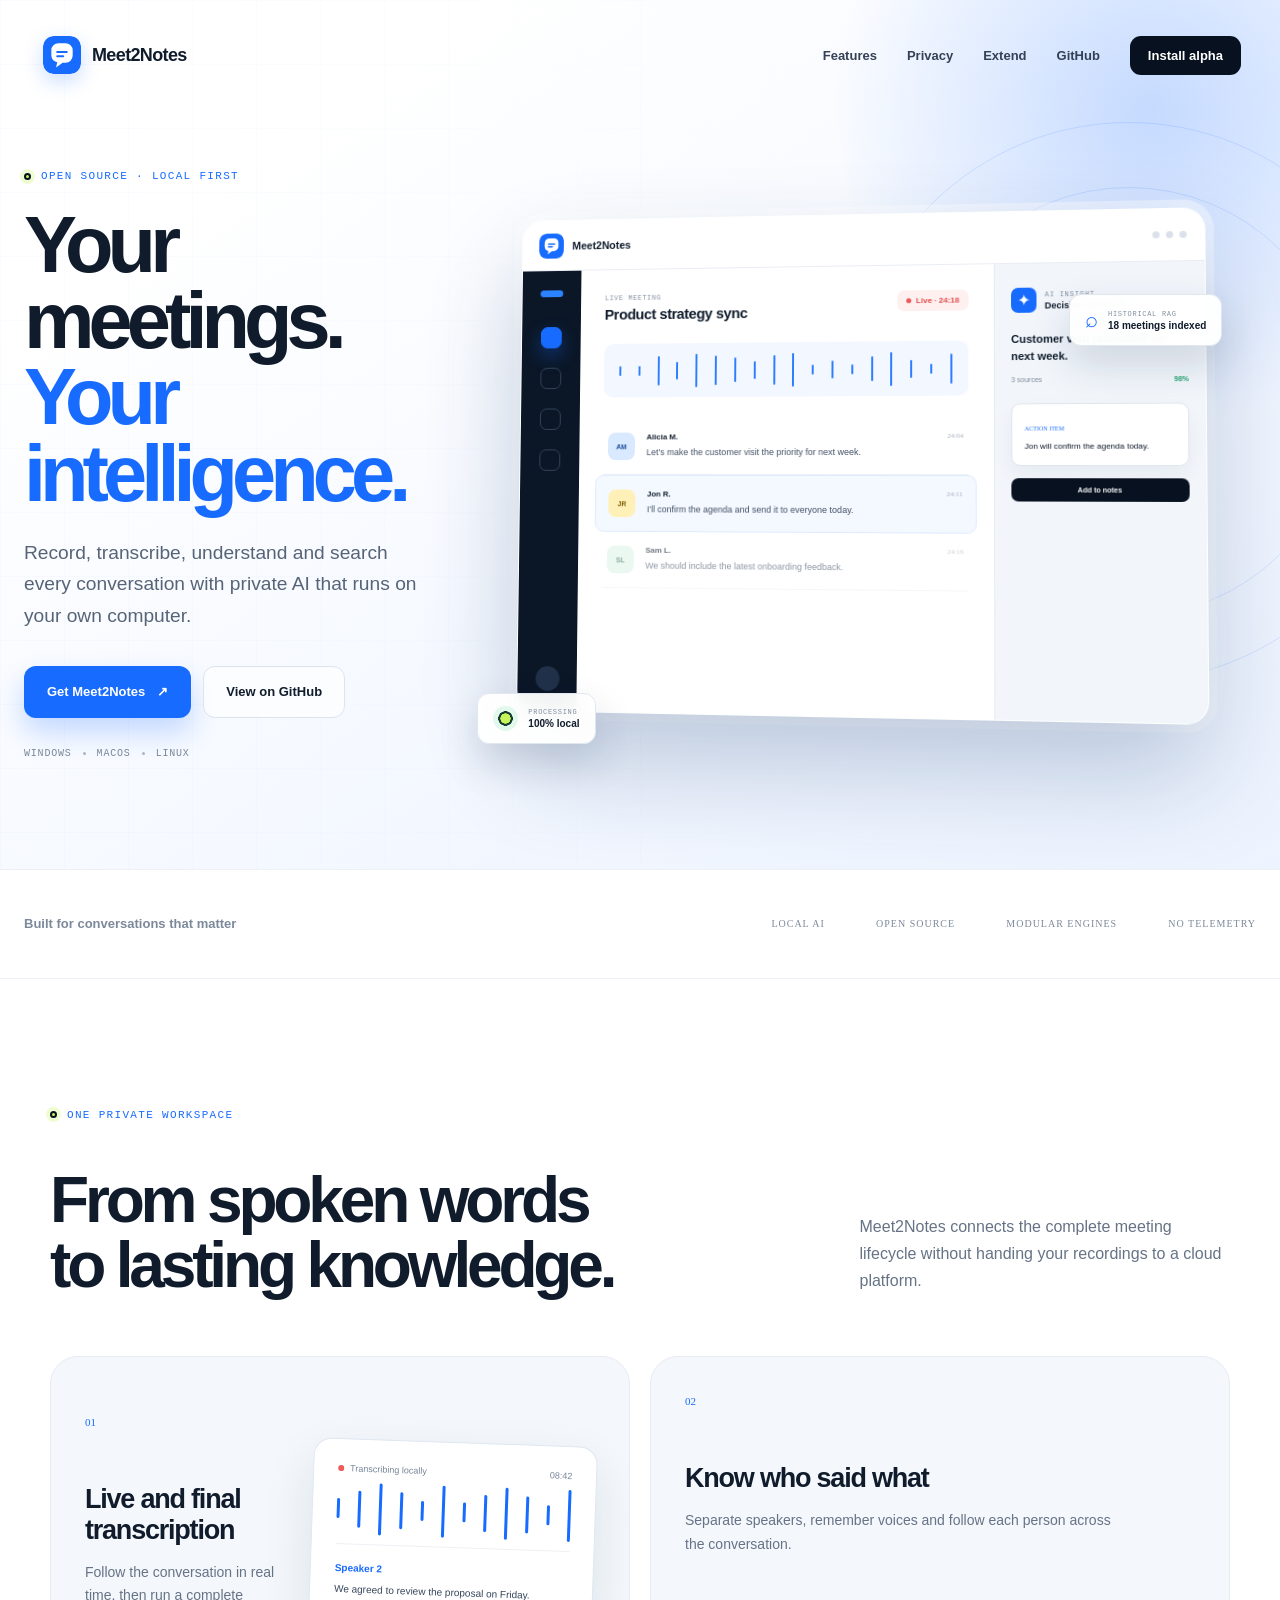
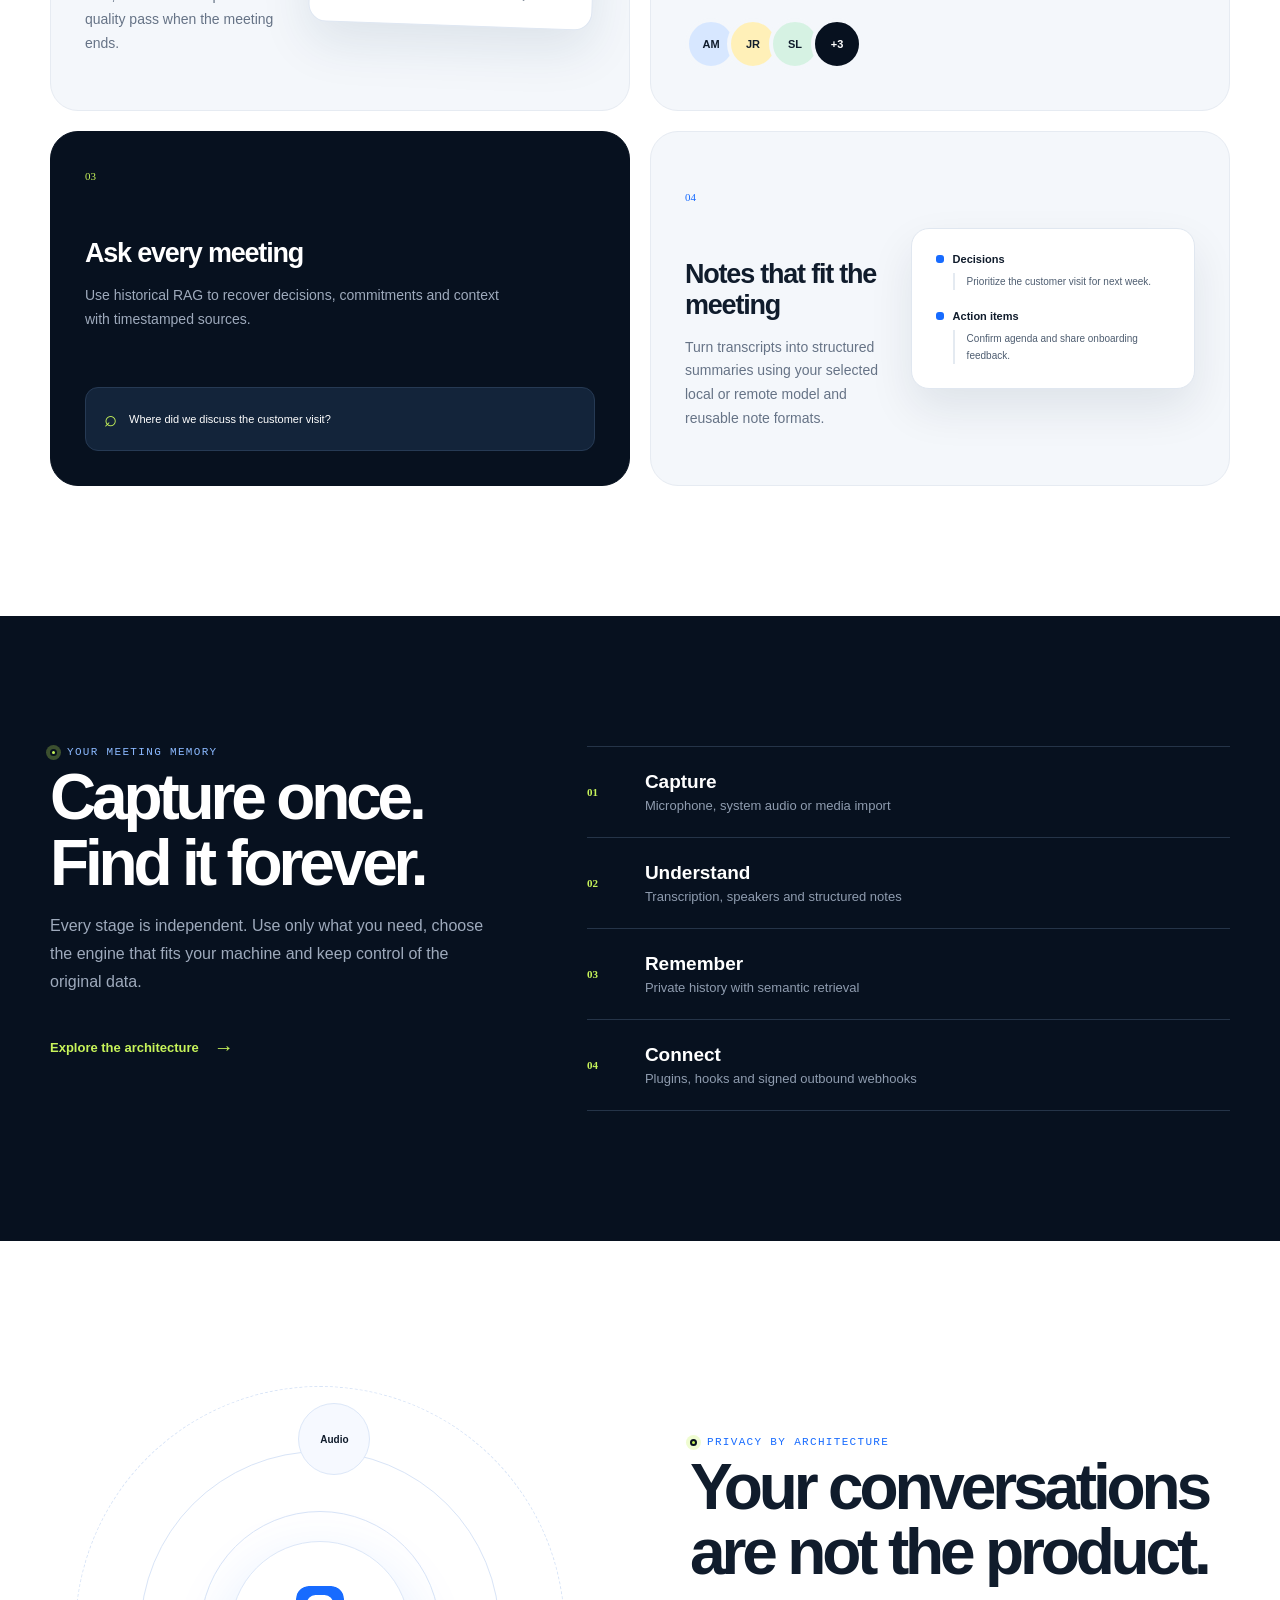
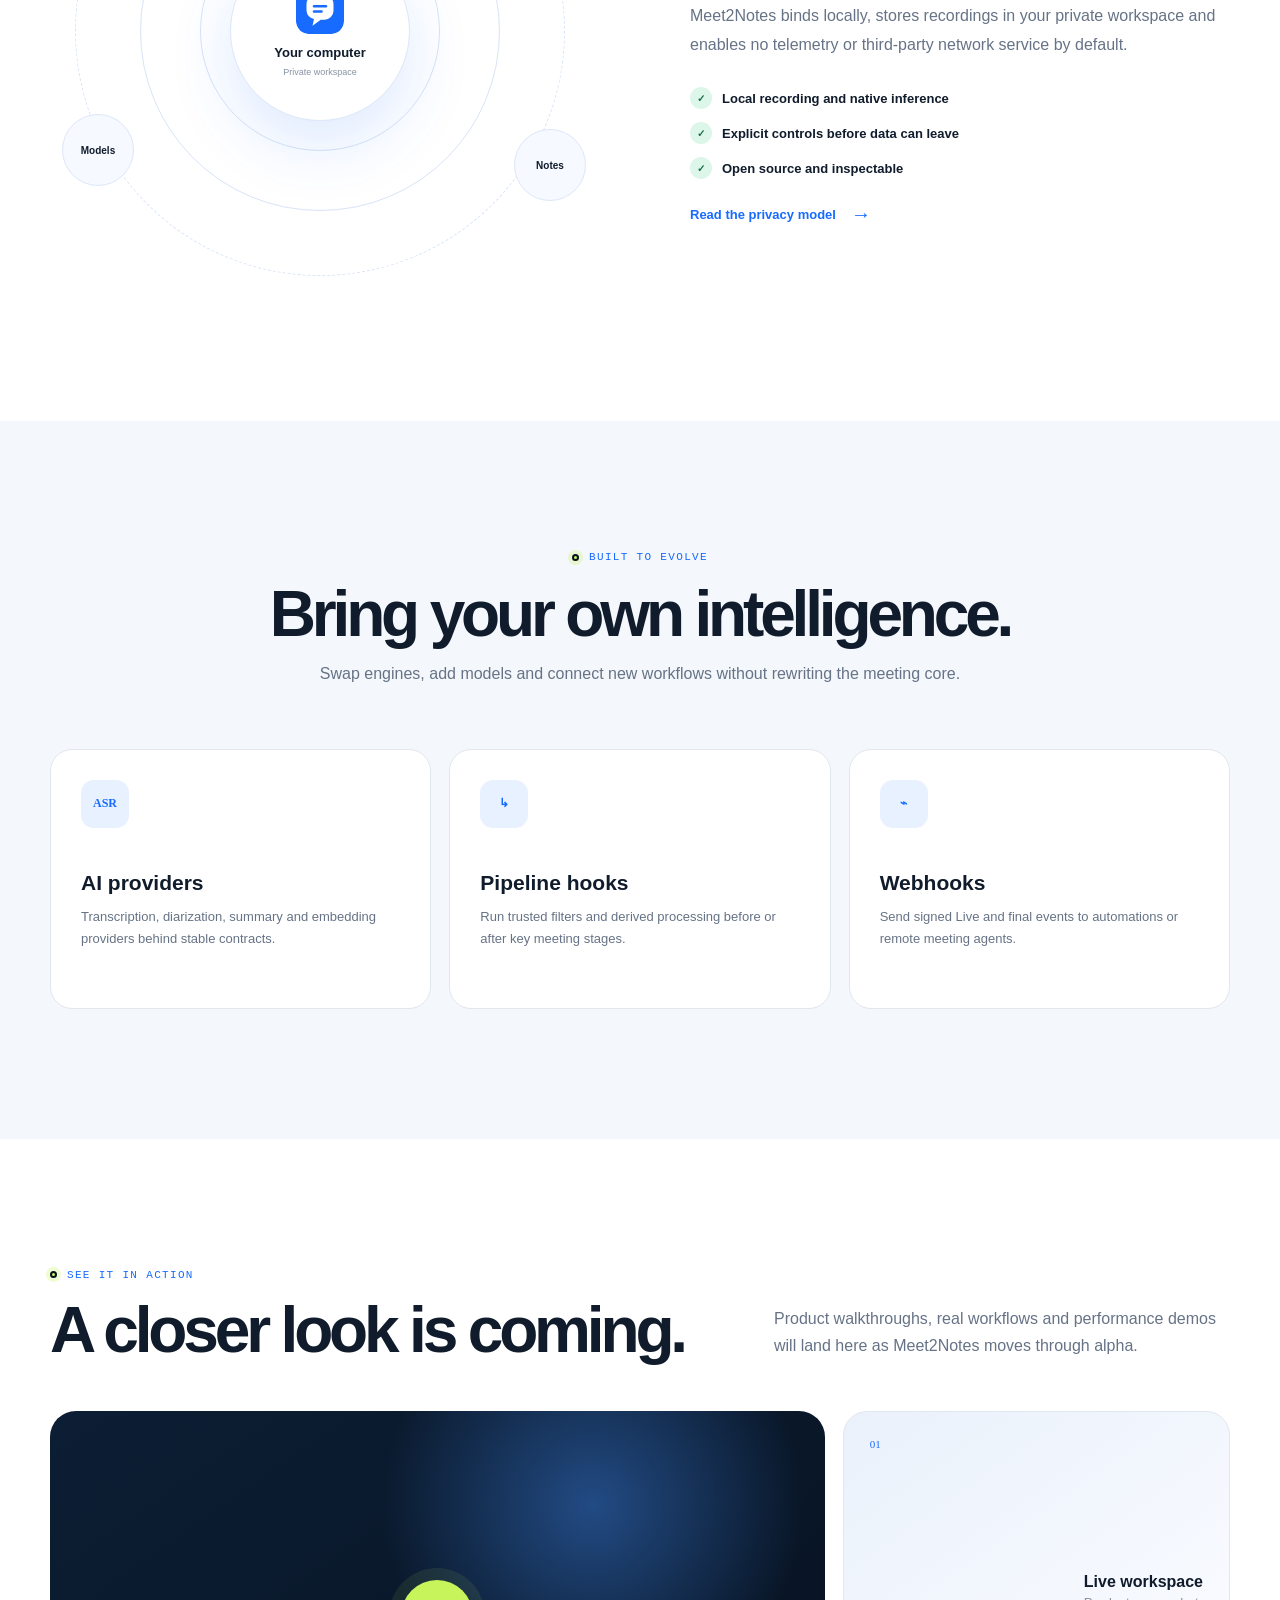
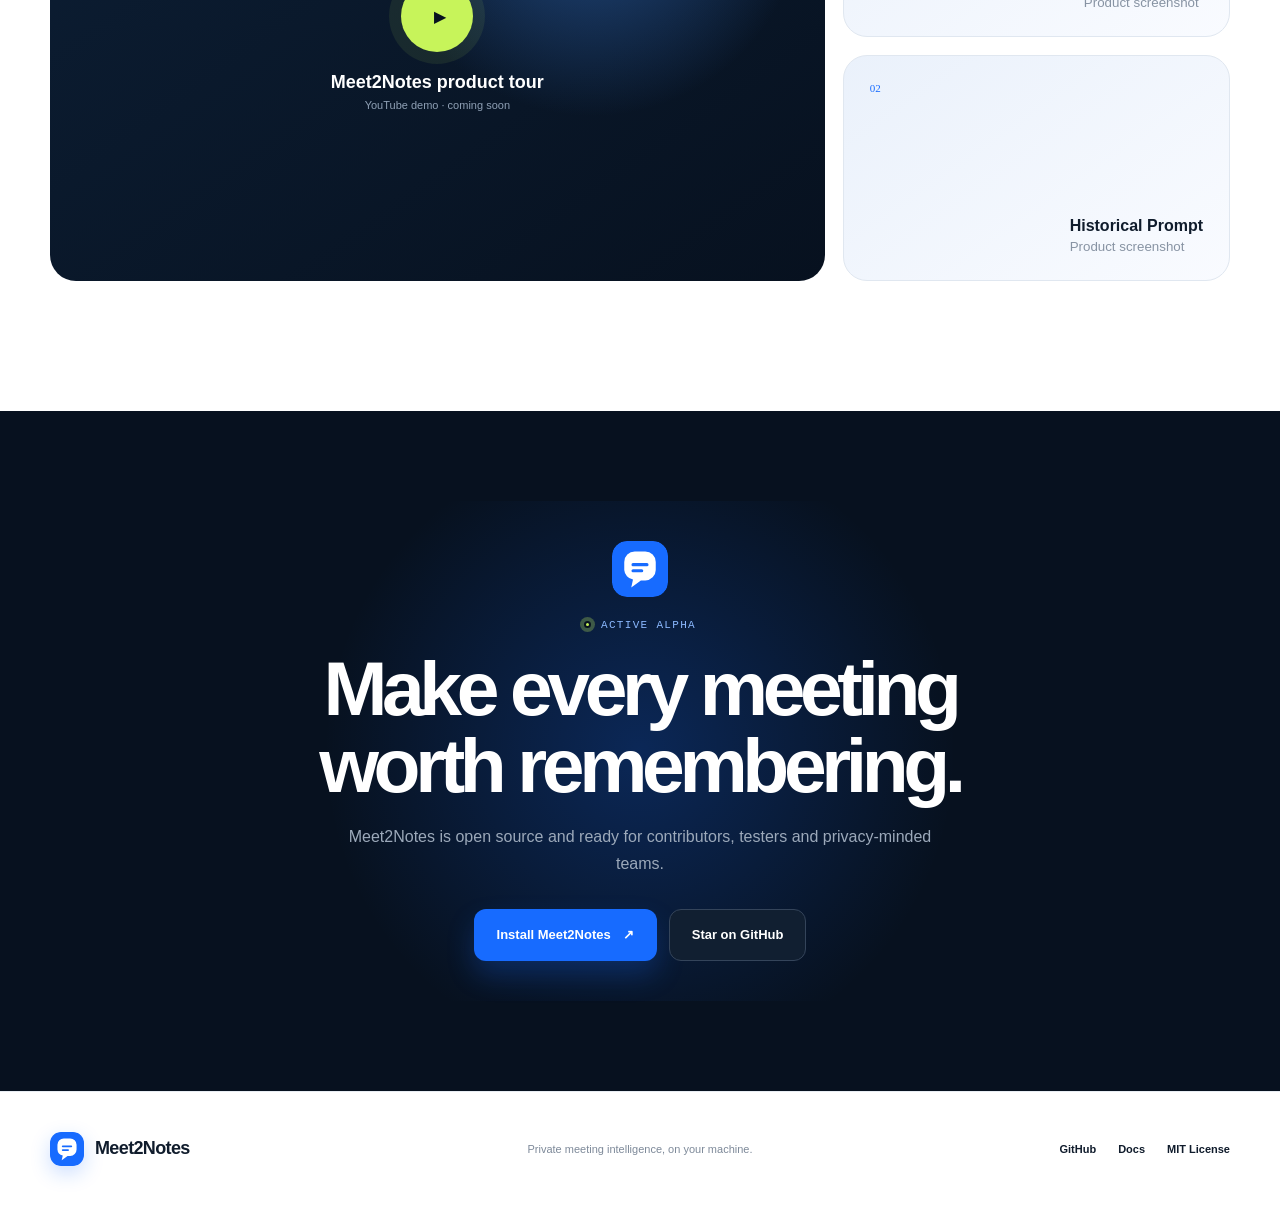
==== landing/index.html @ d75f4641 "feat: add GitHub Pages landing site" ====
<!doctype html>
<html lang="en">
<head>
  <meta charset="utf-8">
  <meta name="viewport" content="width=device-width, initial-scale=1">
  <meta name="theme-color" content="#07111f">
  <meta name="description" content="Meet2Notes is a private, local-first AI workspace for meeting transcription, speaker diarization, historical search and structured notes.">
  <meta property="og:title" content="Meet2Notes — Private meeting intelligence">
  <meta property="og:description" content="Record, transcribe, understand and search every meeting. Your data stays on your machine.">
  <meta property="og:type" content="website">
  <meta property="og:url" content="https://estebanstifli.github.io/Meet2Notes/">
  <meta property="og:image" content="https://estebanstifli.github.io/Meet2Notes/assets/og-meet2notes.png">
  <meta name="twitter:card" content="summary_large_image">
  <meta name="twitter:title" content="Meet2Notes — Private meeting intelligence">
  <meta name="twitter:description" content="Local-first transcription, diarization, notes and historical RAG.">
  <meta name="twitter:image" content="https://estebanstifli.github.io/Meet2Notes/assets/og-meet2notes.png">
  <title>Meet2Notes — Private meeting intelligence</title>
  <link rel="icon" href="assets/mark.svg" type="image/svg+xml">
  <link rel="stylesheet" href="styles.css">
  <script src="script.js" defer></script>
</head>
<body>
  <a class="skip-link" href="#main">Skip to content</a>
  <header class="site-header" data-header>
    <a class="brand" href="#top" aria-label="Meet2Notes home">
      <img src="assets/mark.svg" width="38" height="38" alt="">
      <span>Meet2Notes</span>
    </a>
    <button class="menu-button" type="button" aria-expanded="false" aria-controls="site-nav" data-menu>
      <span></span><span></span><span></span><span class="sr-only">Open navigation</span>
    </button>
    <nav class="site-nav" id="site-nav" aria-label="Main navigation" data-nav>
      <a href="#features">Features</a>
      <a href="#privacy">Privacy</a>
      <a href="#extend">Extend</a>
      <a href="https://github.com/estebanstifli/Meet2Notes">GitHub</a>
      <a class="nav-cta" href="https://github.com/estebanstifli/Meet2Notes#installation">Install alpha</a>
    </nav>
  </header>

  <main id="main">
    <section class="hero" id="top">
      <div class="hero-glow" aria-hidden="true"></div>
      <div class="hero-copy reveal">
        <div class="eyebrow"><i></i> Open source · Local first</div>
        <h1>Your meetings.<br><span>Your intelligence.</span></h1>
        <p class="hero-lead">Record, transcribe, understand and search every conversation with private AI that runs on your own computer.</p>
        <div class="hero-actions">
          <a class="button button-primary" href="https://github.com/estebanstifli/Meet2Notes#installation">Get Meet2Notes <span>↗</span></a>
          <a class="button button-secondary" href="https://github.com/estebanstifli/Meet2Notes">View on GitHub</a>
        </div>
        <div class="platforms" aria-label="Supported platforms">
          <span>Windows</span><i></i><span>macOS</span><i></i><span>Linux</span>
        </div>
      </div>

      <div class="product-stage reveal" aria-label="Meet2Notes product preview">
        <div class="stage-orbit orbit-one"></div><div class="stage-orbit orbit-two"></div>
        <div class="app-window">
          <div class="app-topbar">
            <div class="app-brand"><img src="assets/mark.svg" alt="" width="26" height="26"><strong>Meet2Notes</strong></div>
            <div class="window-controls"><i></i><i></i><i></i></div>
          </div>
          <div class="app-body">
            <aside class="app-sidebar">
              <div class="side-logo"></div>
              <span class="side-active"></span><span></span><span></span><span></span>
              <div class="side-bottom"></div>
            </aside>
            <div class="meeting-view">
              <div class="meeting-heading">
                <div><small>LIVE MEETING</small><strong>Product strategy sync</strong></div>
                <span class="live-pill"><i></i> Live · 24:18</span>
              </div>
              <div class="wave" aria-hidden="true">
                <i></i><i></i><i></i><i></i><i></i><i></i><i></i><i></i><i></i><i></i><i></i><i></i><i></i><i></i><i></i><i></i><i></i><i></i>
              </div>
              <div class="transcript-line"><b class="avatar avatar-a">AM</b><div><strong>Alicia M.</strong><p>Let’s make the customer visit the priority for next week.</p></div><time>24:04</time></div>
              <div class="transcript-line active-line"><b class="avatar avatar-b">JR</b><div><strong>Jon R.</strong><p>I’ll confirm the agenda and send it to everyone today.</p></div><time>24:11</time></div>
              <div class="transcript-line muted-line"><b class="avatar avatar-c">SL</b><div><strong>Sam L.</strong><p>We should include the latest onboarding feedback.</p></div><time>24:16</time></div>
            </div>
            <aside class="insight-panel">
              <div class="insight-title"><span>✦</span><div><small>AI INSIGHT</small><strong>Decision detected</strong></div></div>
              <p>Customer visit prioritized for next week.</p>
              <div class="insight-meta"><span>3 sources</span><b>98%</b></div>
              <div class="mini-card"><small>ACTION ITEM</small><p>Jon will confirm the agenda today.</p></div>
              <button type="button" tabindex="-1">Add to notes</button>
            </aside>
          </div>
        </div>
        <div class="floating-card local-card"><i></i><div><small>PROCESSING</small><strong>100% local</strong></div></div>
        <div class="floating-card search-card"><span>⌕</span><div><small>HISTORICAL RAG</small><strong>18 meetings indexed</strong></div></div>
      </div>
    </section>

    <section class="trust-strip" aria-label="Product principles">
      <p>Built for conversations that matter</p>
      <div><span>LOCAL AI</span><span>OPEN SOURCE</span><span>MODULAR ENGINES</span><span>NO TELEMETRY</span></div>
    </section>

    <section class="section features" id="features">
      <header class="section-heading reveal">
        <div class="eyebrow"><i></i> One private workspace</div>
        <h2>From spoken words<br>to lasting knowledge.</h2>
        <p>Meet2Notes connects the complete meeting lifecycle without handing your recordings to a cloud platform.</p>
      </header>
      <div class="bento-grid">
        <article class="feature-card feature-wide reveal">
          <div class="feature-copy"><span class="feature-number">01</span><h3>Live and final transcription</h3><p>Follow the conversation in real time, then run a complete quality pass when the meeting ends.</p></div>
          <div class="live-visual">
            <div class="visual-head"><span><i></i> Transcribing locally</span><time>08:42</time></div>
            <div class="visual-wave"><i></i><i></i><i></i><i></i><i></i><i></i><i></i><i></i><i></i><i></i><i></i><i></i></div>
            <p><b>Speaker 2</b> We agreed to review the proposal on Friday.</p>
          </div>
        </article>
        <article class="feature-card reveal">
          <span class="feature-number">02</span><h3>Know who said what</h3><p>Separate speakers, remember voices and follow each person across the conversation.</p>
          <div class="speaker-stack"><span>AM</span><span>JR</span><span>SL</span><i>+3</i></div>
        </article>
        <article class="feature-card dark-card reveal">
          <span class="feature-number">03</span><h3>Ask every meeting</h3><p>Use historical RAG to recover decisions, commitments and context with timestamped sources.</p>
          <div class="question-card"><span>⌕</span><p>Where did we discuss the customer visit?</p></div>
        </article>
        <article class="feature-card feature-wide rag-card reveal">
          <div class="feature-copy"><span class="feature-number">04</span><h3>Notes that fit the meeting</h3><p>Turn transcripts into structured summaries using your selected local or remote model and reusable note formats.</p></div>
          <div class="notes-visual">
            <div><span></span><b>Decisions</b></div><p>Prioritize the customer visit for next week.</p>
            <div><span></span><b>Action items</b></div><p>Confirm agenda and share onboarding feedback.</p>
          </div>
        </article>
      </div>
    </section>

    <section class="section workflow-section">
      <div class="workflow-copy reveal">
        <div class="eyebrow light"><i></i> Your meeting memory</div>
        <h2>Capture once.<br>Find it forever.</h2>
        <p>Every stage is independent. Use only what you need, choose the engine that fits your machine and keep control of the original data.</p>
        <a class="text-link" href="https://github.com/estebanstifli/Meet2Notes#modular-processing-pipeline">Explore the architecture <span>→</span></a>
      </div>
      <ol class="workflow-steps reveal">
        <li><b>01</b><div><strong>Capture</strong><span>Microphone, system audio or media import</span></div></li>
        <li><b>02</b><div><strong>Understand</strong><span>Transcription, speakers and structured notes</span></div></li>
        <li><b>03</b><div><strong>Remember</strong><span>Private history with semantic retrieval</span></div></li>
        <li><b>04</b><div><strong>Connect</strong><span>Plugins, hooks and signed outbound webhooks</span></div></li>
      </ol>
    </section>

    <section class="section privacy-section" id="privacy">
      <div class="privacy-visual reveal" aria-hidden="true">
        <div class="privacy-ring ring-a"></div><div class="privacy-ring ring-b"></div><div class="privacy-ring ring-c"></div>
        <div class="privacy-core"><img src="assets/mark.svg" alt="" width="48" height="48"><strong>Your computer</strong><span>Private workspace</span></div>
        <span class="privacy-node node-a">Audio</span><span class="privacy-node node-b">Models</span><span class="privacy-node node-c">Notes</span>
      </div>
      <div class="privacy-copy reveal">
        <div class="eyebrow"><i></i> Privacy by architecture</div>
        <h2>Your conversations are not the product.</h2>
        <p>Meet2Notes binds locally, stores recordings in your private workspace and enables no telemetry or third-party network service by default.</p>
        <ul>
          <li><span>✓</span> Local recording and native inference</li>
          <li><span>✓</span> Explicit controls before data can leave</li>
          <li><span>✓</span> Open source and inspectable</li>
        </ul>
        <a class="text-link dark-link" href="https://github.com/estebanstifli/Meet2Notes/blob/main/docs/privacy.md">Read the privacy model <span>→</span></a>
      </div>
    </section>

    <section class="section extend-section" id="extend">
      <header class="section-heading centered reveal">
        <div class="eyebrow"><i></i> Built to evolve</div>
        <h2>Bring your own intelligence.</h2>
        <p>Swap engines, add models and connect new workflows without rewriting the meeting core.</p>
      </header>
      <div class="extend-grid">
        <article class="reveal"><span>ASR</span><h3>AI providers</h3><p>Transcription, diarization, summary and embedding providers behind stable contracts.</p></article>
        <article class="reveal"><span>↳</span><h3>Pipeline hooks</h3><p>Run trusted filters and derived processing before or after key meeting stages.</p></article>
        <article class="reveal"><span>⌁</span><h3>Webhooks</h3><p>Send signed Live and final events to automations or remote meeting agents.</p></article>
      </div>
    </section>

    <section class="section media-section" id="demo">
      <div class="media-heading reveal">
        <div><div class="eyebrow"><i></i> See it in action</div><h2>A closer look is coming.</h2></div>
        <p>Product walkthroughs, real workflows and performance demos will land here as Meet2Notes moves through alpha.</p>
      </div>
      <div class="media-grid">
        <div class="video-placeholder reveal"><div class="play-button">▶</div><strong>Meet2Notes product tour</strong><span>YouTube demo · coming soon</span></div>
        <div class="shot-placeholder reveal"><span>01</span><div><strong>Live workspace</strong><small>Product screenshot</small></div></div>
        <div class="shot-placeholder reveal"><span>02</span><div><strong>Historical Prompt</strong><small>Product screenshot</small></div></div>
      </div>
    </section>

    <section class="final-cta">
      <div class="cta-glow" aria-hidden="true"></div>
      <div class="reveal"><img src="assets/mark.svg" alt="" width="56" height="56"><div class="eyebrow light"><i></i> Active alpha</div><h2>Make every meeting<br>worth remembering.</h2><p>Meet2Notes is open source and ready for contributors, testers and privacy-minded teams.</p><div class="hero-actions centered-actions"><a class="button button-primary" href="https://github.com/estebanstifli/Meet2Notes#installation">Install Meet2Notes <span>↗</span></a><a class="button button-ghost" href="https://github.com/estebanstifli/Meet2Notes">Star on GitHub</a></div></div>
    </section>
  </main>

  <footer>
    <a class="brand" href="#top"><img src="assets/mark.svg" width="34" height="34" alt=""><span>Meet2Notes</span></a>
    <p>Private meeting intelligence, on your machine.</p>
    <nav aria-label="Footer navigation"><a href="https://github.com/estebanstifli/Meet2Notes">GitHub</a><a href="https://github.com/estebanstifli/Meet2Notes/tree/main/docs">Docs</a><a href="https://github.com/estebanstifli/Meet2Notes/blob/main/LICENSE">MIT License</a></nav>
  </footer>
</body>
</html>
---- landing/styles.css ----
:root {
  --blue: #176bff;
  --blue-bright: #3985ff;
  --lime: #c7f45a;
  --navy: #07111f;
  --navy-2: #0c1929;
  --ink: #101c2c;
  --muted: #667386;
  --paper: #f4f7fb;
  --white: #fff;
  --line: #dce4ef;
  --shadow: 0 30px 80px rgba(7, 17, 31, .18);
  --radius: 28px;
}

* { box-sizing: border-box; }
html { scroll-behavior: smooth; }
body { margin: 0; color: var(--ink); background: var(--white); font-family: Inter, "Segoe UI", Helvetica, Arial, sans-serif; -webkit-font-smoothing: antialiased; }
a { color: inherit; text-decoration: none; }
img { display: block; max-width: 100%; }
button { color: inherit; font: inherit; }
.sr-only { position: absolute; width: 1px; height: 1px; padding: 0; margin: -1px; overflow: hidden; clip: rect(0, 0, 0, 0); white-space: nowrap; border: 0; }
.skip-link { position: fixed; z-index: 100; top: 8px; left: 8px; padding: 10px 14px; color: #fff; background: var(--navy); border-radius: 8px; transform: translateY(-150%); }
.skip-link:focus { transform: translateY(0); }

.site-header { position: fixed; z-index: 50; top: 0; left: 0; right: 0; display: flex; width: min(1240px, calc(100% - 48px)); height: 74px; margin: 18px auto 0; padding: 0 14px 0 18px; align-items: center; justify-content: space-between; border: 1px solid transparent; border-radius: 18px; transition: .25s ease; }
.site-header.scrolled { margin-top: 10px; background: rgba(255,255,255,.88); border-color: rgba(220,228,239,.9); box-shadow: 0 12px 30px rgba(10, 25, 43, .08); backdrop-filter: blur(16px); }
.brand { display: flex; align-items: center; gap: 11px; font-size: 18px; font-weight: 800; letter-spacing: -.035em; }
.brand img { border-radius: 11px; box-shadow: 0 7px 20px rgba(23,107,255,.22); }
.site-nav { display: flex; align-items: center; gap: 30px; font-size: 13px; font-weight: 700; }
.site-nav > a:not(.nav-cta) { color: #344154; transition: color .15s ease; }
.site-nav > a:not(.nav-cta):hover { color: var(--blue); }
.nav-cta { padding: 12px 18px; color: #fff; background: var(--navy); border-radius: 11px; }
.menu-button { display: none; width: 42px; height: 42px; padding: 11px; border: 0; background: transparent; }
.menu-button > span:not(.sr-only) { display: block; height: 2px; margin: 4px 0; background: var(--ink); border-radius: 2px; }

.hero { position: relative; display: grid; min-height: 830px; padding: 170px max(24px, calc((100vw - 1240px)/2)) 110px; grid-template-columns: .88fr 1.12fr; align-items: center; gap: 70px; overflow: hidden; background: linear-gradient(145deg, #fff 18%, #f1f6ff 72%, #edf4ff); }
.hero::before { position: absolute; inset: 0; content: ""; opacity: .25; background-image: linear-gradient(rgba(23,107,255,.09) 1px, transparent 1px), linear-gradient(90deg, rgba(23,107,255,.09) 1px, transparent 1px); background-size: 64px 64px; mask-image: linear-gradient(to right, black, transparent 75%); }
.hero-glow { position: absolute; width: 680px; height: 680px; right: -210px; top: -230px; background: radial-gradient(circle, rgba(23,107,255,.22), transparent 66%); }
.hero-copy { position: relative; z-index: 2; }
.eyebrow { display: flex; align-items: center; gap: 10px; color: var(--blue); font-family: "DM Mono", monospace; font-size: 11px; font-weight: 500; letter-spacing: .12em; text-transform: uppercase; }
.eyebrow i { width: 7px; height: 7px; background: var(--lime); border: 2px solid var(--navy); border-radius: 50%; box-shadow: 0 0 0 4px rgba(199,244,90,.28); }
.hero h1 { max-width: 640px; margin: 25px 0 25px; font-size: clamp(57px, 6.2vw, 92px); line-height: .96; letter-spacing: -.075em; }
.hero h1 span { color: var(--blue); }
.hero-lead { max-width: 570px; margin: 0 0 34px; color: #566477; font-size: clamp(17px, 1.5vw, 20px); line-height: 1.65; }
.hero-actions { display: flex; flex-wrap: wrap; gap: 12px; }
.button { display: inline-flex; min-height: 52px; padding: 0 22px; align-items: center; justify-content: center; gap: 12px; border: 1px solid transparent; border-radius: 12px; font-size: 13px; font-weight: 800; transition: transform .16s ease, box-shadow .16s ease, background .16s ease; }
.button:hover { transform: translateY(-2px); }
.button-primary { color: #fff; background: var(--blue); box-shadow: 0 14px 28px rgba(23,107,255,.24); }
.button-primary:hover { background: #095ce5; box-shadow: 0 18px 34px rgba(23,107,255,.3); }
.button-secondary { border-color: var(--line); background: rgba(255,255,255,.65); }
.platforms { display: flex; margin-top: 30px; align-items: center; gap: 11px; color: #7a8797; font-family: "DM Mono", monospace; font-size: 10px; letter-spacing: .08em; text-transform: uppercase; }
.platforms i { width: 3px; height: 3px; background: #aab5c4; border-radius: 50%; }

.product-stage { position: relative; z-index: 2; min-width: 690px; perspective: 1100px; }
.app-window { position: relative; z-index: 2; overflow: hidden; background: #f7f9fc; border: 1px solid rgba(255,255,255,.8); border-radius: 22px; box-shadow: 0 50px 100px rgba(18,56,110,.24), 0 0 0 8px rgba(255,255,255,.4); transform: rotateY(-5deg) rotateX(2deg); }
.app-topbar { display: flex; height: 52px; padding: 0 17px; align-items: center; justify-content: space-between; background: #fff; border-bottom: 1px solid #e9edf3; }
.app-brand { display: flex; align-items: center; gap: 9px; font-size: 11px; }
.app-brand img { border-radius: 8px; }
.window-controls { display: flex; gap: 6px; }
.window-controls i { width: 7px; height: 7px; background: #dbe1ea; border-radius: 50%; }
.app-body { display: grid; min-height: 450px; grid-template-columns: 62px minmax(330px, 1fr) 205px; }
.app-sidebar { display: flex; padding: 20px 15px; flex-direction: column; align-items: center; gap: 20px; background: #0b1727; }
.side-logo { width: 24px; height: 7px; margin-bottom: 11px; background: #2c83ff; border-radius: 4px; }
.app-sidebar > span { width: 22px; height: 22px; border: 1px solid #34445a; border-radius: 7px; }
.app-sidebar .side-active { background: var(--blue); border-color: var(--blue); box-shadow: 0 8px 18px rgba(23,107,255,.35); }
.side-bottom { width: 25px; height: 25px; margin-top: auto; background: #213149; border-radius: 50%; }
.meeting-view { padding: 25px 25px; background: #fff; }
.meeting-heading { display: flex; margin-bottom: 22px; align-items: flex-start; justify-content: space-between; }
.meeting-heading > div { display: grid; gap: 4px; }
.meeting-heading small, .insight-title small, .floating-card small { color: #8491a2; font-family: "DM Mono", monospace; font-size: 7px; letter-spacing: .1em; }
.meeting-heading strong { font-size: 15px; letter-spacing: -.03em; }
.live-pill { display: flex; padding: 6px 9px; align-items: center; gap: 5px; color: #e14d4d; background: #fff0f0; border-radius: 7px; font-size: 8px; font-weight: 800; }
.live-pill i { width: 5px; height: 5px; background: #ee5555; border-radius: 50%; animation: pulse 1.5s infinite; }
.wave { display: flex; height: 55px; margin-bottom: 22px; padding: 0 16px; align-items: center; justify-content: space-between; background: #f3f7ff; border-radius: 10px; }
.wave i { width: 2px; height: calc(10px + var(--n, 0)*2px); max-height: 34px; background: #2d7eff; border-radius: 2px; }
.wave i:nth-child(3n) { height: 30px; }.wave i:nth-child(4n) { height: 18px; }.wave i:nth-child(5n) { height: 36px; }.wave i:nth-child(7n) { height: 25px; }
.transcript-line { display: grid; padding: 14px 5px; grid-template-columns: 30px 1fr auto; gap: 10px; border-bottom: 1px solid #eef1f5; }
.avatar { display: grid; width: 28px; height: 28px; place-items: center; color: #174f9e; background: #d9e9ff; border-radius: 8px; font-size: 7px; }
.avatar-b { color: #785d00; background: #fff0b7; }.avatar-c { color: #3c6b58; background: #dff5e9; }
.transcript-line > div { display: grid; gap: 4px; }.transcript-line strong { font-size: 8px; }.transcript-line p { margin: 0; color: #435166; font-size: 9px; line-height: 1.5; }
.transcript-line time { color: #a2acb9; font-family: "DM Mono"; font-size: 7px; }
.active-line { margin: 0 -8px; padding: 14px 13px; background: #f4f8ff; border-radius: 9px; border: 1px solid #deebff; }.muted-line { opacity: .6; }
.insight-panel { padding: 24px 16px; background: #f2f6fb; border-left: 1px solid #e5ebf2; }
.insight-title { display: flex; align-items: center; gap: 8px; }.insight-title > span { display: grid; width: 25px; height: 25px; place-items: center; color: #fff; background: var(--blue); border-radius: 7px; }.insight-title > div { display: grid; gap: 2px; }.insight-title strong { font-size: 9px; }
.insight-panel > p { margin: 18px 0 12px; font-size: 11px; font-weight: 700; line-height: 1.5; }
.insight-meta { display: flex; align-items: center; justify-content: space-between; color: #7d8998; font-size: 7px; }.insight-meta b { color: #25a16f; }
.mini-card { margin: 20px 0 12px; padding: 12px; background: #fff; border: 1px solid #e0e6ee; border-radius: 9px; box-shadow: 0 8px 18px rgba(25,42,63,.05); }.mini-card small { color: var(--blue); font-family: "DM Mono"; font-size: 6px; }.mini-card p { margin: 6px 0 0; font-size: 8px; line-height: 1.5; }
.insight-panel button { width: 100%; padding: 8px; color: #fff; background: var(--navy); border: 0; border-radius: 7px; font-size: 7px; font-weight: 700; }
.floating-card { position: absolute; z-index: 4; display: flex; padding: 12px 15px; align-items: center; gap: 10px; background: rgba(255,255,255,.95); border: 1px solid #e0e7f0; border-radius: 12px; box-shadow: 0 18px 40px rgba(14,39,72,.16); backdrop-filter: blur(10px); }
.floating-card > div { display: grid; gap: 2px; }.floating-card strong { font-size: 10px; }.local-card { left: -32px; bottom: -28px; }.local-card > i { width: 25px; height: 25px; background: radial-gradient(circle at center, var(--lime) 0 28%, #163e32 30% 40%, #e2f8ec 42%); border-radius: 50%; }.search-card { right: -23px; top: 82px; }.search-card > span { color: var(--blue); font-size: 22px; }
.stage-orbit { position: absolute; z-index: 0; border: 1px solid rgba(23,107,255,.13); border-radius: 50%; }.orbit-one { width: 560px; height: 560px; right: -210px; top: -90px; }.orbit-two { width: 430px; height: 430px; right: -145px; top: -25px; }

.trust-strip { display: flex; min-height: 110px; padding: 25px max(24px, calc((100vw - 1240px)/2)); align-items: center; justify-content: space-between; gap: 30px; color: #7c899a; border-top: 1px solid #edf1f6; border-bottom: 1px solid #edf1f6; }
.trust-strip p { font-size: 13px; font-weight: 700; }.trust-strip > div { display: flex; flex-wrap: wrap; justify-content: flex-end; gap: clamp(20px, 4vw, 58px); font-family: "DM Mono"; font-size: 10px; letter-spacing: .1em; }
.section { padding: 130px max(24px, calc((100vw - 1180px)/2)); }
.section-heading { display: grid; margin-bottom: 58px; grid-template-columns: 1.35fr .65fr; align-items: end; gap: 40px; }.section-heading .eyebrow { grid-column: 1 / -1; }.section-heading h2, .workflow-copy h2, .privacy-copy h2, .media-heading h2 { margin: 7px 0 0; font-size: clamp(42px, 5vw, 68px); line-height: 1.02; letter-spacing: -.065em; }.section-heading > p, .media-heading > p { margin: 0 0 4px; color: var(--muted); font-size: 16px; line-height: 1.7; }
.bento-grid { display: grid; grid-template-columns: repeat(2, 1fr); gap: 20px; }.feature-card { position: relative; min-height: 355px; padding: 34px; overflow: hidden; background: var(--paper); border: 1px solid #e6ebf2; border-radius: var(--radius); }.feature-wide { display: grid; grid-template-columns: .82fr 1.18fr; align-items: center; gap: 28px; }.feature-number { display: inline-block; margin-bottom: 56px; color: var(--blue); font-family: "DM Mono"; font-size: 11px; }.feature-card h3 { max-width: 420px; margin: 0 0 15px; font-size: 27px; letter-spacing: -.045em; }.feature-card p { max-width: 440px; margin: 0; color: var(--muted); font-size: 14px; line-height: 1.7; }
.live-visual { padding: 24px; background: #fff; border: 1px solid #dfe7f2; border-radius: 18px; box-shadow: 0 20px 50px rgba(22,54,92,.1); transform: rotate(2deg); }.visual-head { display: flex; align-items: center; justify-content: space-between; color: #768397; font-size: 9px; }.visual-head span { display: flex; align-items: center; gap: 6px; }.visual-head i { width: 6px; height: 6px; background: #f05a5a; border-radius: 50%; }.visual-wave { display: flex; height: 70px; align-items: center; justify-content: space-between; }.visual-wave i { width: 3px; height: 20px; background: var(--blue); border-radius: 3px; }.visual-wave i:nth-child(2n) { height: 37px; }.visual-wave i:nth-child(3n) { height: 52px; }.live-visual > p { padding-top: 15px; border-top: 1px solid #edf0f4; color: #36465b; font-size: 10px; }.live-visual p b { display: block; margin-bottom: 4px; color: var(--blue); }
.speaker-stack { position: absolute; left: 34px; bottom: 40px; display: flex; align-items: center; }.speaker-stack span, .speaker-stack i { display: grid; width: 52px; height: 52px; margin-right: -10px; place-items: center; background: #d7e7ff; border: 4px solid var(--paper); border-radius: 50%; font-size: 11px; font-style: normal; font-weight: 800; }.speaker-stack span:nth-child(2) { background: #fff0b8; }.speaker-stack span:nth-child(3) { background: #d6f2e3; }.speaker-stack i { color: #fff; background: var(--navy); }
.dark-card { color: #fff; background: var(--navy); border-color: var(--navy); }.dark-card p { color: #9eaabc; }.dark-card .feature-number { color: var(--lime); }.question-card { position: absolute; left: 34px; right: 34px; bottom: 34px; display: flex; padding: 18px; align-items: center; gap: 12px; background: #13243a; border: 1px solid #263a54; border-radius: 13px; }.question-card span { color: var(--lime); font-size: 22px; }.question-card p { color: #fff; font-size: 11px; }
.notes-visual { padding: 24px; background: #fff; border: 1px solid #e0e7f0; border-radius: 18px; box-shadow: 0 20px 45px rgba(16,35,60,.09); }.notes-visual > div { display: flex; align-items: center; gap: 9px; font-size: 11px; }.notes-visual div span { width: 8px; height: 8px; background: var(--blue); border-radius: 3px; }.notes-visual p { margin: 8px 0 20px 17px; padding-left: 12px; color: #4e5d70; border-left: 2px solid #e4eaf1; font-size: 10px; }.notes-visual p:last-child { margin-bottom: 0; }

.workflow-section { display: grid; color: #fff; background: var(--navy); grid-template-columns: .82fr 1.18fr; gap: 90px; }.eyebrow.light { color: #8bb9ff; }.workflow-copy p { max-width: 480px; color: #9eaabc; line-height: 1.75; }.text-link { display: inline-flex; margin-top: 24px; align-items: center; gap: 15px; color: var(--lime); font-size: 13px; font-weight: 800; }.text-link span { font-size: 20px; }.workflow-steps { margin: 0; padding: 0; list-style: none; }.workflow-steps li { display: grid; padding: 24px 0; grid-template-columns: 58px 1fr; align-items: center; border-top: 1px solid #253448; }.workflow-steps li:last-child { border-bottom: 1px solid #253448; }.workflow-steps b { color: var(--lime); font-family: "DM Mono"; font-size: 11px; }.workflow-steps div { display: grid; gap: 5px; }.workflow-steps strong { font-size: 19px; }.workflow-steps span { color: #8f9caf; font-size: 13px; }
.privacy-section { display: grid; min-height: 700px; grid-template-columns: 1fr 1fr; align-items: center; gap: 100px; }.privacy-visual { position: relative; height: 520px; }.privacy-ring { position: absolute; top: 50%; left: 50%; border: 1px solid #d8e4f7; border-radius: 50%; transform: translate(-50%,-50%); }.ring-a { width: 240px; height: 240px; }.ring-b { width: 360px; height: 360px; }.ring-c { width: 490px; height: 490px; border-style: dashed; animation: rotate 30s linear infinite; }.privacy-core { position: absolute; z-index: 2; top: 50%; left: 50%; display: flex; width: 180px; height: 180px; flex-direction: column; align-items: center; justify-content: center; gap: 7px; background: #fff; border: 1px solid #dce7f8; border-radius: 50%; box-shadow: 0 24px 65px rgba(23,107,255,.14); transform: translate(-50%,-50%); }.privacy-core img { margin-bottom: 4px; border-radius: 13px; }.privacy-core strong { font-size: 13px; }.privacy-core span { color: #8793a3; font-size: 9px; }.privacy-node { position: absolute; z-index: 3; display: grid; width: 72px; height: 72px; place-items: center; background: #f6f9ff; border: 1px solid #dce7f8; border-radius: 50%; font-size: 10px; font-weight: 800; }.node-a { top: 32px; left: 46%; }.node-b { left: 12px; bottom: 105px; }.node-c { right: 4px; bottom: 90px; }.privacy-copy > p { color: var(--muted); line-height: 1.8; }.privacy-copy ul { display: grid; margin: 28px 0 0; padding: 0; gap: 13px; list-style: none; font-size: 13px; font-weight: 700; }.privacy-copy li { display: flex; align-items: center; gap: 10px; }.privacy-copy li span { display: grid; width: 22px; height: 22px; place-items: center; color: #176b4b; background: #dcf6e9; border-radius: 50%; font-size: 10px; }.dark-link { color: var(--blue); }
.extend-section { background: var(--paper); }.section-heading.centered { display: flex; max-width: 760px; margin: 0 auto 58px; flex-direction: column; align-items: center; gap: 12px; text-align: center; }.section-heading.centered .eyebrow { align-self: center; }.section-heading.centered p { max-width: 650px; }.extend-grid { display: grid; grid-template-columns: repeat(3, 1fr); gap: 18px; }.extend-grid article { min-height: 260px; padding: 30px; background: #fff; border: 1px solid #e1e7ef; border-radius: 22px; }.extend-grid article > span { display: grid; width: 48px; height: 48px; margin-bottom: 43px; place-items: center; color: var(--blue); background: #e8f1ff; border-radius: 13px; font-family: "DM Mono"; font-size: 12px; font-weight: 700; }.extend-grid h3 { margin: 0 0 11px; font-size: 21px; }.extend-grid p { margin: 0; color: var(--muted); font-size: 13px; line-height: 1.7; }
.media-heading { display: grid; margin-bottom: 48px; grid-template-columns: 1.2fr .8fr; align-items: end; gap: 40px; }.media-heading > div { display: grid; gap: 10px; }.media-grid { display: grid; grid-template-columns: 1.5fr .75fr; grid-template-rows: 1fr 1fr; gap: 18px; }.video-placeholder { grid-row: 1 / 3; display: flex; min-height: 470px; flex-direction: column; align-items: center; justify-content: center; color: #fff; background: radial-gradient(circle at 70% 20%, #224b84, transparent 32%), linear-gradient(145deg,#0c1e34,#07111f); border-radius: 26px; }.video-placeholder::before { position: absolute; }.play-button { display: grid; width: 72px; height: 72px; margin-bottom: 20px; place-items: center; padding-left: 5px; color: var(--navy); background: var(--lime); border-radius: 50%; box-shadow: 0 0 0 12px rgba(199,244,90,.08); }.video-placeholder strong { font-size: 18px; }.video-placeholder span { margin-top: 6px; color: #8fa0b5; font-size: 11px; }.shot-placeholder { display: flex; min-height: 225px; padding: 26px; align-items: flex-end; justify-content: space-between; background: linear-gradient(145deg,#eaf1fb,#f9fbff); border: 1px solid #e0e7f0; border-radius: 24px; }.shot-placeholder > span { align-self: flex-start; color: var(--blue); font-family: "DM Mono"; font-size: 11px; }.shot-placeholder > div { display: grid; gap: 4px; }.shot-placeholder small { color: #8793a3; }
.final-cta { position: relative; padding: 130px 24px; overflow: hidden; color: #fff; background: var(--navy); text-align: center; }.final-cta > div:not(.cta-glow) { position: relative; z-index: 2; display: flex; flex-direction: column; align-items: center; }.final-cta img { margin-bottom: 22px; border-radius: 15px; }.final-cta h2 { margin: 19px 0; font-size: clamp(48px, 6vw, 78px); line-height: 1; letter-spacing: -.07em; }.final-cta p { max-width: 610px; margin: 0 auto 32px; color: #9ca9ba; line-height: 1.7; }.centered-actions { justify-content: center; }.button-ghost { color: #fff; border-color: #34445a; background: #111f31; }.cta-glow { position: absolute; width: 800px; height: 500px; left: 50%; top: 50%; background: radial-gradient(circle,rgba(23,107,255,.25),transparent 67%); transform: translate(-50%,-50%); }
footer { display: grid; padding: 40px max(24px, calc((100vw - 1180px)/2)); grid-template-columns: 1fr 1fr 1fr; align-items: center; border-top: 1px solid #e8edf3; }.footer .brand { justify-self: start; }footer > p { color: #7d8999; font-size: 11px; text-align: center; }footer nav { display: flex; justify-content: flex-end; gap: 22px; font-size: 11px; font-weight: 700; }

.reveal { opacity: 0; transform: translateY(22px); transition: opacity .7s ease, transform .7s ease; }.reveal.visible { opacity: 1; transform: translateY(0); }
@keyframes pulse { 50% { opacity: .35; transform: scale(.75); } }
@keyframes rotate { to { transform: translate(-50%,-50%) rotate(360deg); } }

@media (max-width: 1100px) {
  .hero { min-height: auto; padding-top: 150px; grid-template-columns: 1fr; }.hero-copy { max-width: 740px; }.hero h1 { font-size: 74px; }.product-stage { width: 90%; min-width: 650px; margin: 30px auto 0; }.section-heading { grid-template-columns: 1fr; gap: 16px; }.workflow-section { gap: 55px; }.privacy-section { gap: 45px; }
}
@media (max-width: 820px) {
  .site-header { width: calc(100% - 28px); margin-top: 10px; }.menu-button { display: block; }.site-nav { position: absolute; top: 64px; left: 0; right: 0; display: none; padding: 20px; flex-direction: column; align-items: stretch; gap: 8px; background: #fff; border: 1px solid var(--line); border-radius: 16px; box-shadow: var(--shadow); }.site-nav.open { display: flex; }.site-nav a { padding: 11px; }.nav-cta { text-align: center; }
  .hero { padding-top: 135px; }.hero h1 { font-size: clamp(52px, 12vw, 74px); }.product-stage { left: 50%; width: 800px; min-width: 800px; transform: translateX(-50%) scale(.78); margin-top: -20px; margin-bottom: -60px; }.trust-strip { align-items: flex-start; flex-direction: column; }.trust-strip > div { justify-content: flex-start; }
  .section { padding-top: 90px; padding-bottom: 90px; }.bento-grid, .extend-grid { grid-template-columns: 1fr; }.feature-wide { grid-template-columns: 1fr; }.feature-number { margin-bottom: 35px; }.workflow-section, .privacy-section { grid-template-columns: 1fr; }.privacy-visual { order: 2; }.privacy-copy { order: 1; }.media-heading { grid-template-columns: 1fr; }.media-grid { grid-template-columns: 1fr 1fr; }.video-placeholder { grid-column: 1 / -1; grid-row: auto; min-height: 390px; }footer { grid-template-columns: 1fr; justify-items: center; gap: 16px; }footer nav { justify-content: center; }
}
@media (max-width: 560px) {
  .hero { padding-left: 20px; padding-right: 20px; }.hero h1 { font-size: 51px; }.hero-lead { font-size: 16px; }.hero-actions .button { width: 100%; }.product-stage { width: 820px; min-width: 820px; transform: translateX(-50%) scale(.55); margin-top: -90px; margin-bottom: -145px; }.floating-card { display: none; }
  .trust-strip { min-height: 150px; }.trust-strip > div { gap: 18px; }.section { padding-left: 20px; padding-right: 20px; }.section-heading h2, .workflow-copy h2, .privacy-copy h2, .media-heading h2 { font-size: 41px; }.feature-card { padding: 26px; }.privacy-visual { height: 400px; transform: scale(.78); margin: -30px; }.media-grid { grid-template-columns: 1fr; }.video-placeholder { grid-column: auto; min-height: 310px; }.final-cta h2 { font-size: 47px; }
}
@media (prefers-reduced-motion: reduce) { html { scroll-behavior: auto; }.reveal { opacity: 1; transform: none; transition: none; }.live-pill i, .ring-c { animation: none; } }
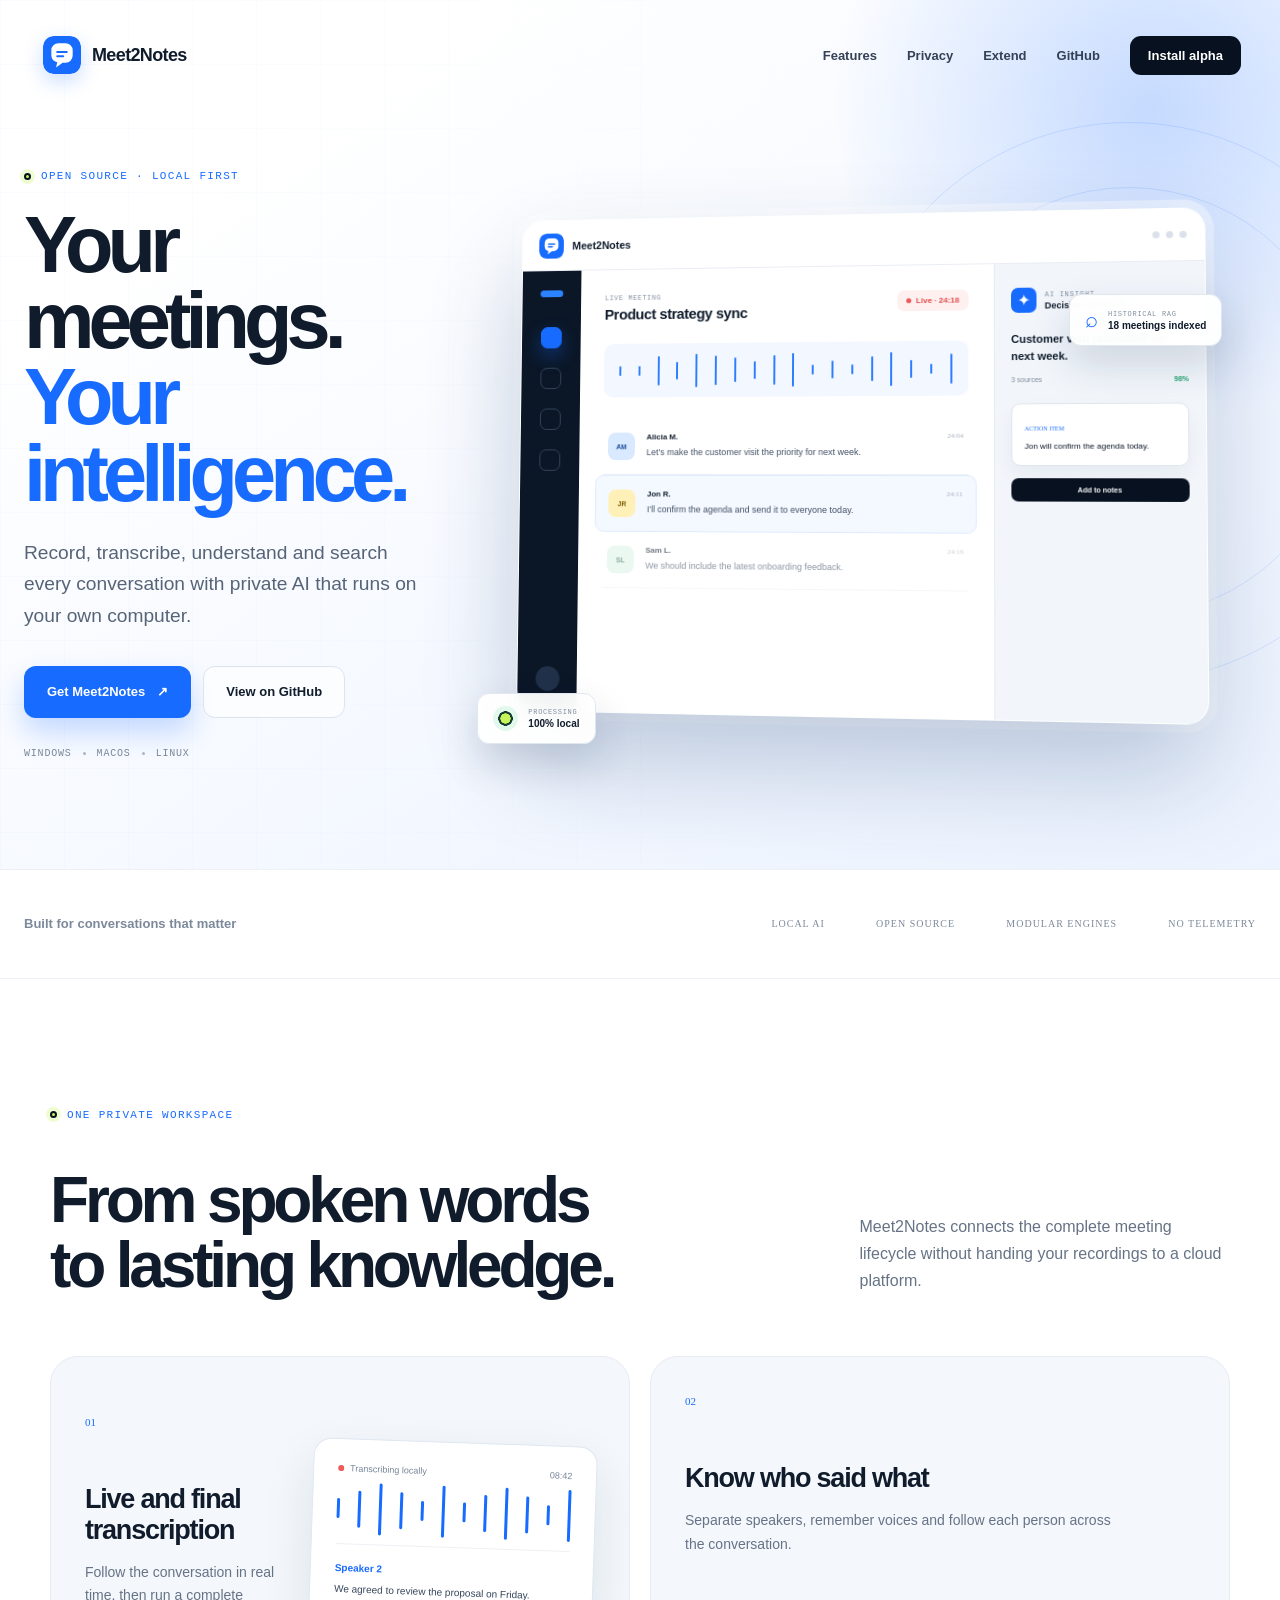
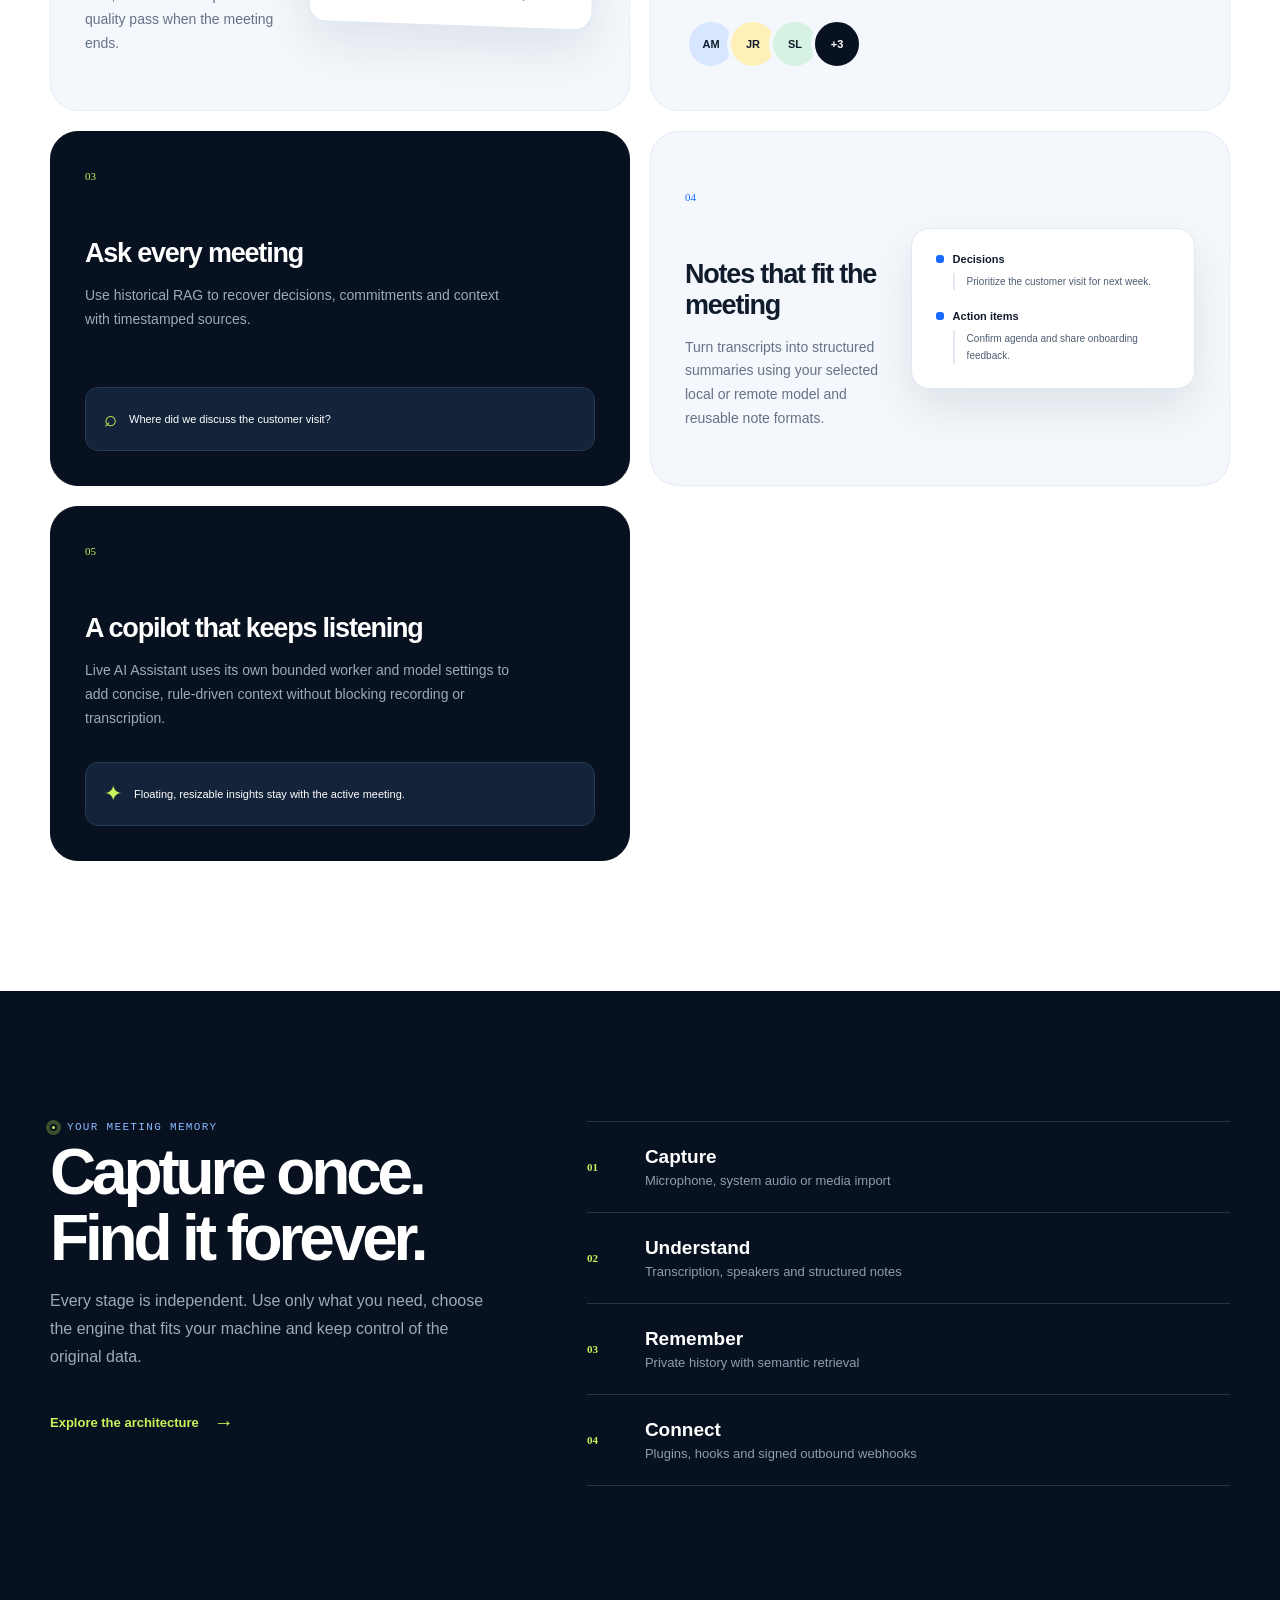
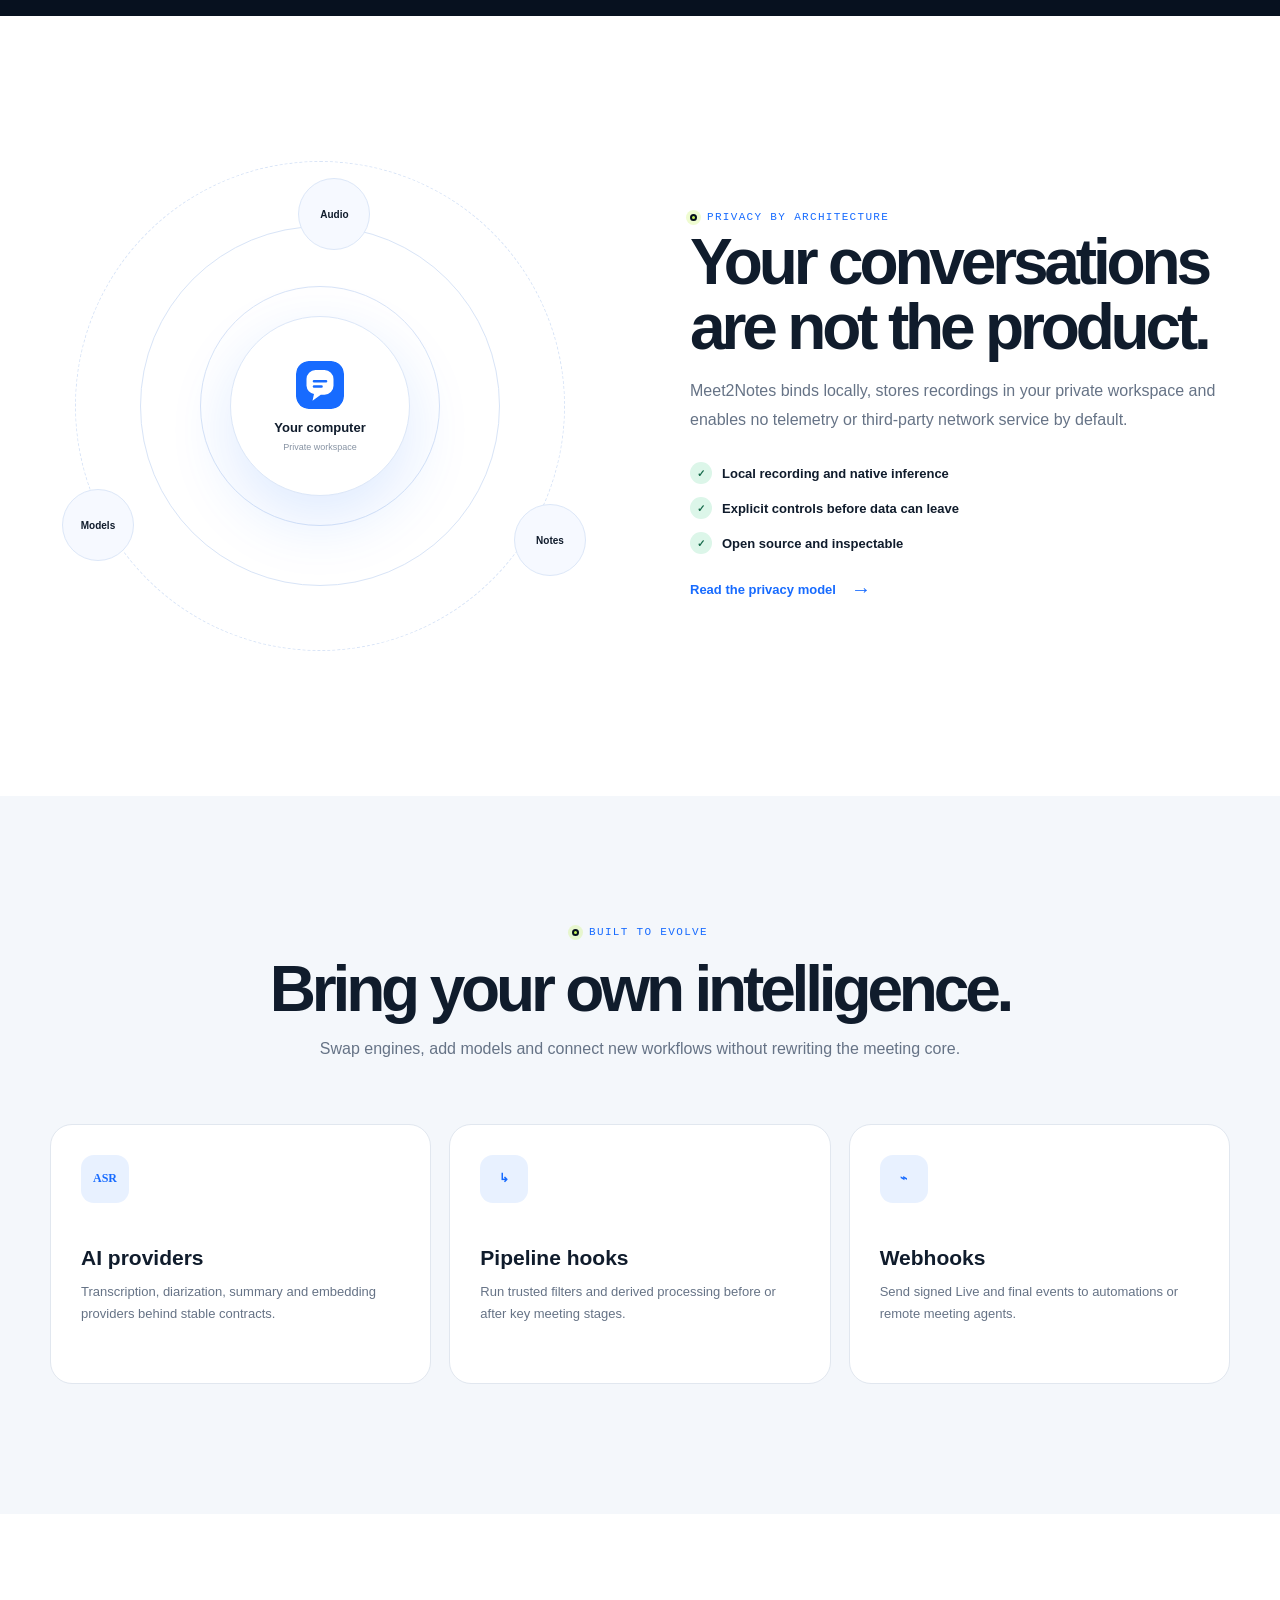
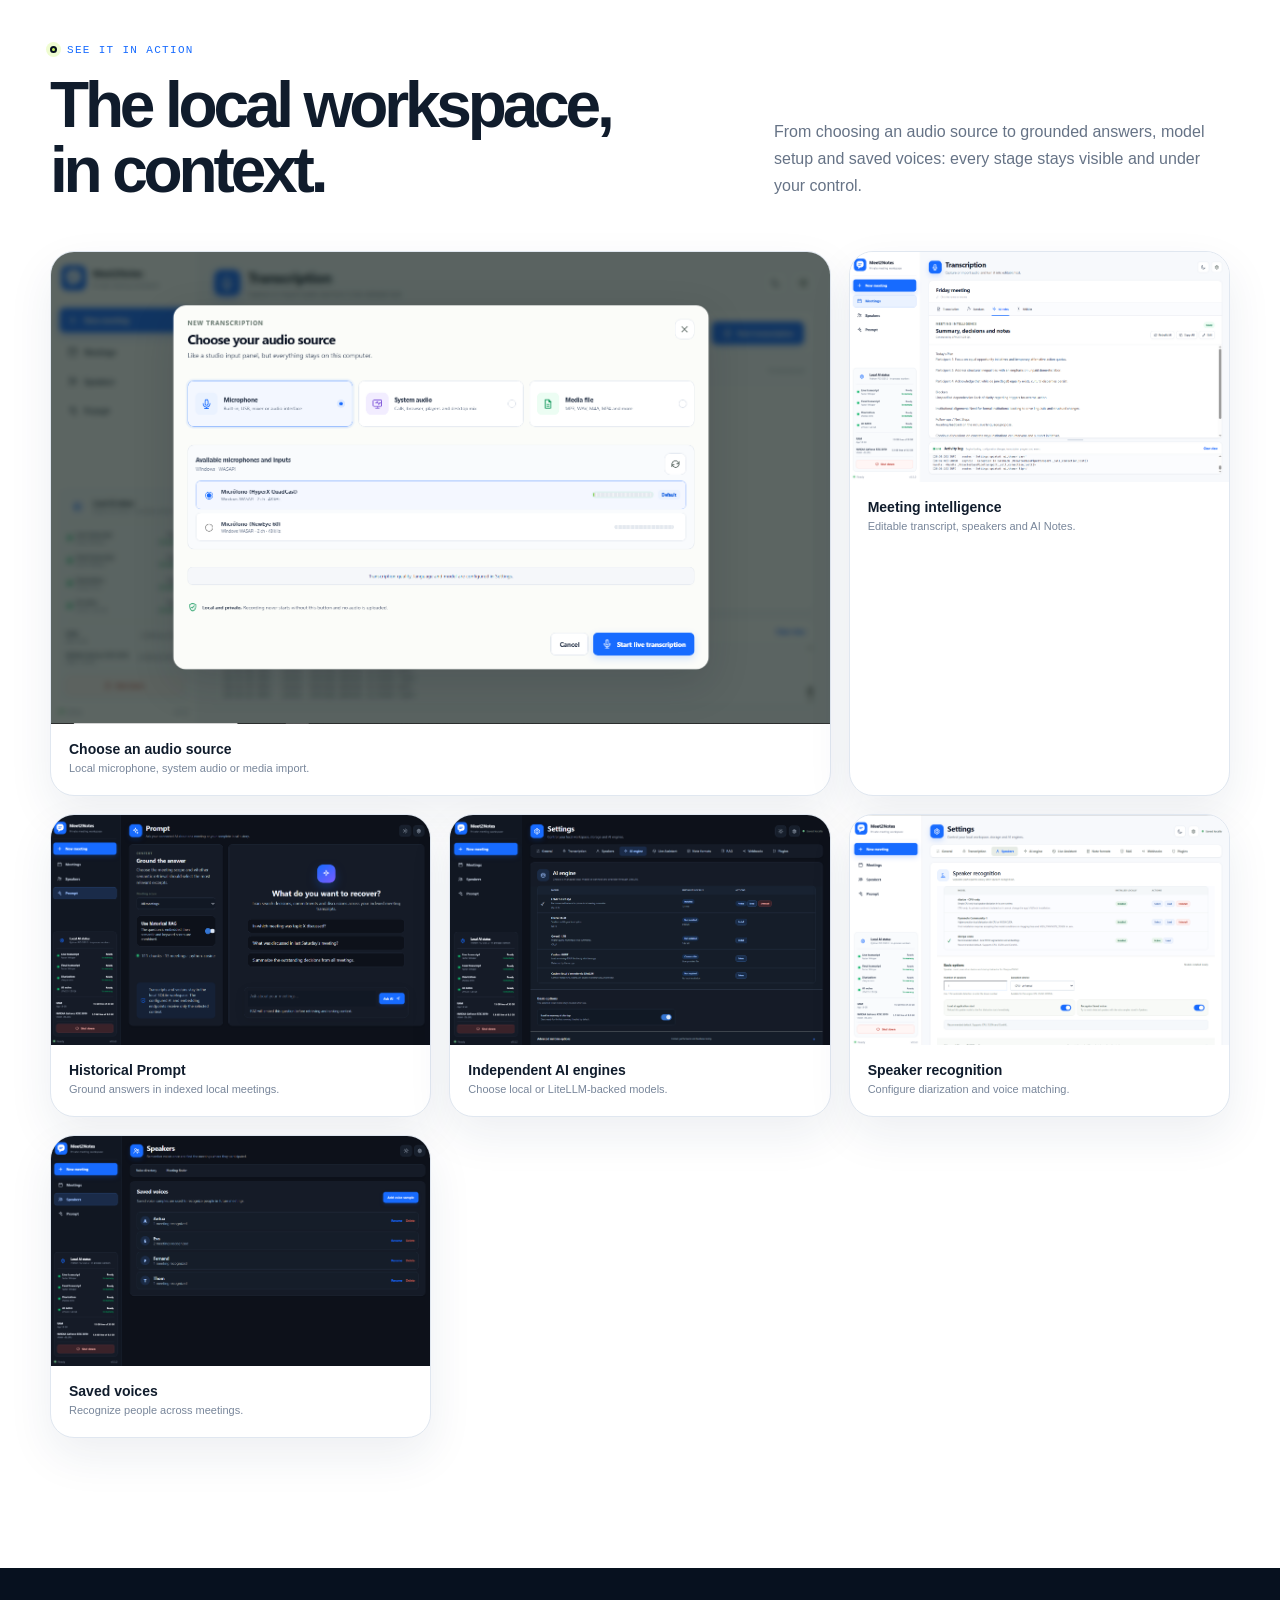
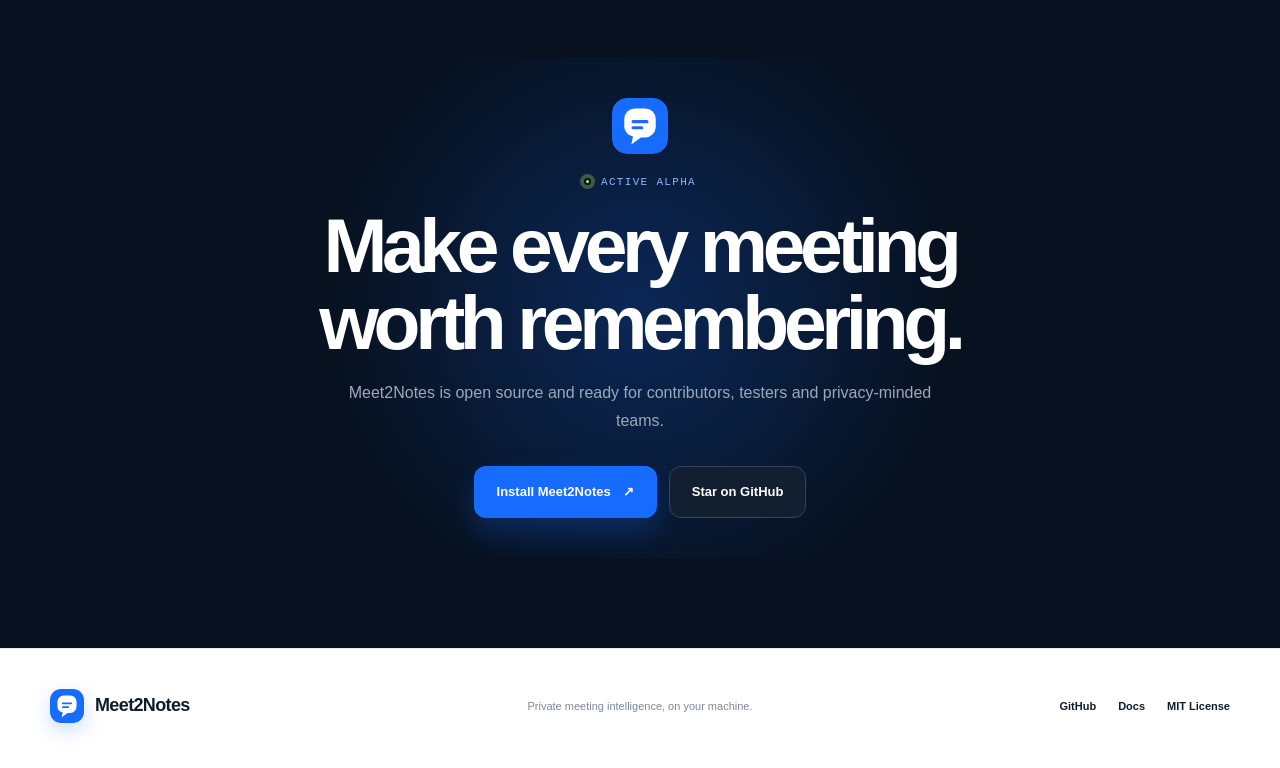
==== commit b1c73c59: "feat: add live meeting copilot and product gallery" ====
--- a/landing/index.html
+++ b/landing/index.html
@@ -128,6 +128,10 @@
             <div><span></span><b>Action items</b></div><p>Confirm agenda and share onboarding feedback.</p>
           </div>
         </article>
+        <article class="feature-card dark-card reveal">
+          <span class="feature-number">05</span><h3>A copilot that keeps listening</h3><p>Live AI Assistant uses its own bounded worker and model settings to add concise, rule-driven context without blocking recording or transcription.</p>
+          <div class="question-card"><span>✦</span><p>Floating, resizable insights stay with the active meeting.</p></div>
+        </article>
       </div>
     </section>
 
@@ -180,13 +184,16 @@
 
     <section class="section media-section" id="demo">
       <div class="media-heading reveal">
-        <div><div class="eyebrow"><i></i> See it in action</div><h2>A closer look is coming.</h2></div>
-        <p>Product walkthroughs, real workflows and performance demos will land here as Meet2Notes moves through alpha.</p>
+        <div><div class="eyebrow"><i></i> See it in action</div><h2>The local workspace,<br>in context.</h2></div>
+        <p>From choosing an audio source to grounded answers, model setup and saved voices: every stage stays visible and under your control.</p>
       </div>
       <div class="media-grid">
-        <div class="video-placeholder reveal"><div class="play-button">▶</div><strong>Meet2Notes product tour</strong><span>YouTube demo · coming soon</span></div>
-        <div class="shot-placeholder reveal"><span>01</span><div><strong>Live workspace</strong><small>Product screenshot</small></div></div>
-        <div class="shot-placeholder reveal"><span>02</span><div><strong>Historical Prompt</strong><small>Product screenshot</small></div></div>
+        <figure class="gallery-shot gallery-shot-wide reveal"><img src="assets/screenshots/choose_your_audio_source_diurno.png" alt="Choose a microphone, system audio or media file before recording"><figcaption><strong>Choose an audio source</strong><span>Local microphone, system audio or media import.</span></figcaption></figure>
+        <figure class="gallery-shot reveal"><img src="assets/screenshots/transcription_ai_notes_diurno.png" alt="AI Notes view for a completed meeting"><figcaption><strong>Meeting intelligence</strong><span>Editable transcript, speakers and AI Notes.</span></figcaption></figure>
+        <figure class="gallery-shot reveal"><img src="assets/screenshots/prompt_nocturno.png" alt="Historical RAG Prompt workspace in dark theme"><figcaption><strong>Historical Prompt</strong><span>Ground answers in indexed local meetings.</span></figcaption></figure>
+        <figure class="gallery-shot reveal"><img src="assets/screenshots/settings_ai_engine_nocturno.png" alt="AI Engine settings in dark theme"><figcaption><strong>Independent AI engines</strong><span>Choose local or LiteLLM-backed models.</span></figcaption></figure>
+        <figure class="gallery-shot reveal"><img src="assets/screenshots/settings_speakers_diurno.png" alt="Speaker recognition settings in light theme"><figcaption><strong>Speaker recognition</strong><span>Configure diarization and voice matching.</span></figcaption></figure>
+        <figure class="gallery-shot reveal"><img src="assets/screenshots/speakers_nocturno.png" alt="Saved voice directory in dark theme"><figcaption><strong>Saved voices</strong><span>Recognize people across meetings.</span></figcaption></figure>
       </div>
     </section>
 
--- a/landing/styles.css
+++ b/landing/styles.css
@@ -104,7 +104,7 @@
 .workflow-section { display: grid; color: #fff; background: var(--navy); grid-template-columns: .82fr 1.18fr; gap: 90px; }.eyebrow.light { color: #8bb9ff; }.workflow-copy p { max-width: 480px; color: #9eaabc; line-height: 1.75; }.text-link { display: inline-flex; margin-top: 24px; align-items: center; gap: 15px; color: var(--lime); font-size: 13px; font-weight: 800; }.text-link span { font-size: 20px; }.workflow-steps { margin: 0; padding: 0; list-style: none; }.workflow-steps li { display: grid; padding: 24px 0; grid-template-columns: 58px 1fr; align-items: center; border-top: 1px solid #253448; }.workflow-steps li:last-child { border-bottom: 1px solid #253448; }.workflow-steps b { color: var(--lime); font-family: "DM Mono"; font-size: 11px; }.workflow-steps div { display: grid; gap: 5px; }.workflow-steps strong { font-size: 19px; }.workflow-steps span { color: #8f9caf; font-size: 13px; }
 .privacy-section { display: grid; min-height: 700px; grid-template-columns: 1fr 1fr; align-items: center; gap: 100px; }.privacy-visual { position: relative; height: 520px; }.privacy-ring { position: absolute; top: 50%; left: 50%; border: 1px solid #d8e4f7; border-radius: 50%; transform: translate(-50%,-50%); }.ring-a { width: 240px; height: 240px; }.ring-b { width: 360px; height: 360px; }.ring-c { width: 490px; height: 490px; border-style: dashed; animation: rotate 30s linear infinite; }.privacy-core { position: absolute; z-index: 2; top: 50%; left: 50%; display: flex; width: 180px; height: 180px; flex-direction: column; align-items: center; justify-content: center; gap: 7px; background: #fff; border: 1px solid #dce7f8; border-radius: 50%; box-shadow: 0 24px 65px rgba(23,107,255,.14); transform: translate(-50%,-50%); }.privacy-core img { margin-bottom: 4px; border-radius: 13px; }.privacy-core strong { font-size: 13px; }.privacy-core span { color: #8793a3; font-size: 9px; }.privacy-node { position: absolute; z-index: 3; display: grid; width: 72px; height: 72px; place-items: center; background: #f6f9ff; border: 1px solid #dce7f8; border-radius: 50%; font-size: 10px; font-weight: 800; }.node-a { top: 32px; left: 46%; }.node-b { left: 12px; bottom: 105px; }.node-c { right: 4px; bottom: 90px; }.privacy-copy > p { color: var(--muted); line-height: 1.8; }.privacy-copy ul { display: grid; margin: 28px 0 0; padding: 0; gap: 13px; list-style: none; font-size: 13px; font-weight: 700; }.privacy-copy li { display: flex; align-items: center; gap: 10px; }.privacy-copy li span { display: grid; width: 22px; height: 22px; place-items: center; color: #176b4b; background: #dcf6e9; border-radius: 50%; font-size: 10px; }.dark-link { color: var(--blue); }
 .extend-section { background: var(--paper); }.section-heading.centered { display: flex; max-width: 760px; margin: 0 auto 58px; flex-direction: column; align-items: center; gap: 12px; text-align: center; }.section-heading.centered .eyebrow { align-self: center; }.section-heading.centered p { max-width: 650px; }.extend-grid { display: grid; grid-template-columns: repeat(3, 1fr); gap: 18px; }.extend-grid article { min-height: 260px; padding: 30px; background: #fff; border: 1px solid #e1e7ef; border-radius: 22px; }.extend-grid article > span { display: grid; width: 48px; height: 48px; margin-bottom: 43px; place-items: center; color: var(--blue); background: #e8f1ff; border-radius: 13px; font-family: "DM Mono"; font-size: 12px; font-weight: 700; }.extend-grid h3 { margin: 0 0 11px; font-size: 21px; }.extend-grid p { margin: 0; color: var(--muted); font-size: 13px; line-height: 1.7; }
-.media-heading { display: grid; margin-bottom: 48px; grid-template-columns: 1.2fr .8fr; align-items: end; gap: 40px; }.media-heading > div { display: grid; gap: 10px; }.media-grid { display: grid; grid-template-columns: 1.5fr .75fr; grid-template-rows: 1fr 1fr; gap: 18px; }.video-placeholder { grid-row: 1 / 3; display: flex; min-height: 470px; flex-direction: column; align-items: center; justify-content: center; color: #fff; background: radial-gradient(circle at 70% 20%, #224b84, transparent 32%), linear-gradient(145deg,#0c1e34,#07111f); border-radius: 26px; }.video-placeholder::before { position: absolute; }.play-button { display: grid; width: 72px; height: 72px; margin-bottom: 20px; place-items: center; padding-left: 5px; color: var(--navy); background: var(--lime); border-radius: 50%; box-shadow: 0 0 0 12px rgba(199,244,90,.08); }.video-placeholder strong { font-size: 18px; }.video-placeholder span { margin-top: 6px; color: #8fa0b5; font-size: 11px; }.shot-placeholder { display: flex; min-height: 225px; padding: 26px; align-items: flex-end; justify-content: space-between; background: linear-gradient(145deg,#eaf1fb,#f9fbff); border: 1px solid #e0e7f0; border-radius: 24px; }.shot-placeholder > span { align-self: flex-start; color: var(--blue); font-family: "DM Mono"; font-size: 11px; }.shot-placeholder > div { display: grid; gap: 4px; }.shot-placeholder small { color: #8793a3; }
+.media-heading { display: grid; margin-bottom: 48px; grid-template-columns: 1.2fr .8fr; align-items: end; gap: 40px; }.media-heading > div { display: grid; gap: 10px; }.media-grid { display: grid; grid-template-columns: repeat(3, 1fr); gap: 18px; }.gallery-shot { margin: 0; overflow: hidden; background: #fff; border: 1px solid #e0e7f0; border-radius: 24px; box-shadow: 0 18px 45px rgba(22,54,92,.08); }.gallery-shot-wide { grid-column: span 2; }.gallery-shot img { display: block; width: 100%; aspect-ratio: 1.65 / 1; object-fit: cover; object-position: top; }.gallery-shot figcaption { display: grid; padding: 17px 18px 18px; gap: 4px; }.gallery-shot strong { font-size: 14px; }.gallery-shot span { color: #78869a; font-size: 11px; line-height: 1.45; }
 .final-cta { position: relative; padding: 130px 24px; overflow: hidden; color: #fff; background: var(--navy); text-align: center; }.final-cta > div:not(.cta-glow) { position: relative; z-index: 2; display: flex; flex-direction: column; align-items: center; }.final-cta img { margin-bottom: 22px; border-radius: 15px; }.final-cta h2 { margin: 19px 0; font-size: clamp(48px, 6vw, 78px); line-height: 1; letter-spacing: -.07em; }.final-cta p { max-width: 610px; margin: 0 auto 32px; color: #9ca9ba; line-height: 1.7; }.centered-actions { justify-content: center; }.button-ghost { color: #fff; border-color: #34445a; background: #111f31; }.cta-glow { position: absolute; width: 800px; height: 500px; left: 50%; top: 50%; background: radial-gradient(circle,rgba(23,107,255,.25),transparent 67%); transform: translate(-50%,-50%); }
 footer { display: grid; padding: 40px max(24px, calc((100vw - 1180px)/2)); grid-template-columns: 1fr 1fr 1fr; align-items: center; border-top: 1px solid #e8edf3; }.footer .brand { justify-self: start; }footer > p { color: #7d8999; font-size: 11px; text-align: center; }footer nav { display: flex; justify-content: flex-end; gap: 22px; font-size: 11px; font-weight: 700; }
 
@@ -118,10 +118,10 @@
 @media (max-width: 820px) {
   .site-header { width: calc(100% - 28px); margin-top: 10px; }.menu-button { display: block; }.site-nav { position: absolute; top: 64px; left: 0; right: 0; display: none; padding: 20px; flex-direction: column; align-items: stretch; gap: 8px; background: #fff; border: 1px solid var(--line); border-radius: 16px; box-shadow: var(--shadow); }.site-nav.open { display: flex; }.site-nav a { padding: 11px; }.nav-cta { text-align: center; }
   .hero { padding-top: 135px; }.hero h1 { font-size: clamp(52px, 12vw, 74px); }.product-stage { left: 50%; width: 800px; min-width: 800px; transform: translateX(-50%) scale(.78); margin-top: -20px; margin-bottom: -60px; }.trust-strip { align-items: flex-start; flex-direction: column; }.trust-strip > div { justify-content: flex-start; }
-  .section { padding-top: 90px; padding-bottom: 90px; }.bento-grid, .extend-grid { grid-template-columns: 1fr; }.feature-wide { grid-template-columns: 1fr; }.feature-number { margin-bottom: 35px; }.workflow-section, .privacy-section { grid-template-columns: 1fr; }.privacy-visual { order: 2; }.privacy-copy { order: 1; }.media-heading { grid-template-columns: 1fr; }.media-grid { grid-template-columns: 1fr 1fr; }.video-placeholder { grid-column: 1 / -1; grid-row: auto; min-height: 390px; }footer { grid-template-columns: 1fr; justify-items: center; gap: 16px; }footer nav { justify-content: center; }
+  .section { padding-top: 90px; padding-bottom: 90px; }.bento-grid, .extend-grid { grid-template-columns: 1fr; }.feature-wide { grid-template-columns: 1fr; }.feature-number { margin-bottom: 35px; }.workflow-section, .privacy-section { grid-template-columns: 1fr; }.privacy-visual { order: 2; }.privacy-copy { order: 1; }.media-heading { grid-template-columns: 1fr; }.media-grid { grid-template-columns: 1fr 1fr; }.gallery-shot-wide { grid-column: 1 / -1; }footer { grid-template-columns: 1fr; justify-items: center; gap: 16px; }footer nav { justify-content: center; }
 }
 @media (max-width: 560px) {
   .hero { padding-left: 20px; padding-right: 20px; }.hero h1 { font-size: 51px; }.hero-lead { font-size: 16px; }.hero-actions .button { width: 100%; }.product-stage { width: 820px; min-width: 820px; transform: translateX(-50%) scale(.55); margin-top: -90px; margin-bottom: -145px; }.floating-card { display: none; }
-  .trust-strip { min-height: 150px; }.trust-strip > div { gap: 18px; }.section { padding-left: 20px; padding-right: 20px; }.section-heading h2, .workflow-copy h2, .privacy-copy h2, .media-heading h2 { font-size: 41px; }.feature-card { padding: 26px; }.privacy-visual { height: 400px; transform: scale(.78); margin: -30px; }.media-grid { grid-template-columns: 1fr; }.video-placeholder { grid-column: auto; min-height: 310px; }.final-cta h2 { font-size: 47px; }
+  .trust-strip { min-height: 150px; }.trust-strip > div { gap: 18px; }.section { padding-left: 20px; padding-right: 20px; }.section-heading h2, .workflow-copy h2, .privacy-copy h2, .media-heading h2 { font-size: 41px; }.feature-card { padding: 26px; }.privacy-visual { height: 400px; transform: scale(.78); margin: -30px; }.media-grid { grid-template-columns: 1fr; }.gallery-shot-wide { grid-column: auto; }.final-cta h2 { font-size: 47px; }
 }
 @media (prefers-reduced-motion: reduce) { html { scroll-behavior: auto; }.reveal { opacity: 1; transform: none; transition: none; }.live-pill i, .ring-c { animation: none; } }
